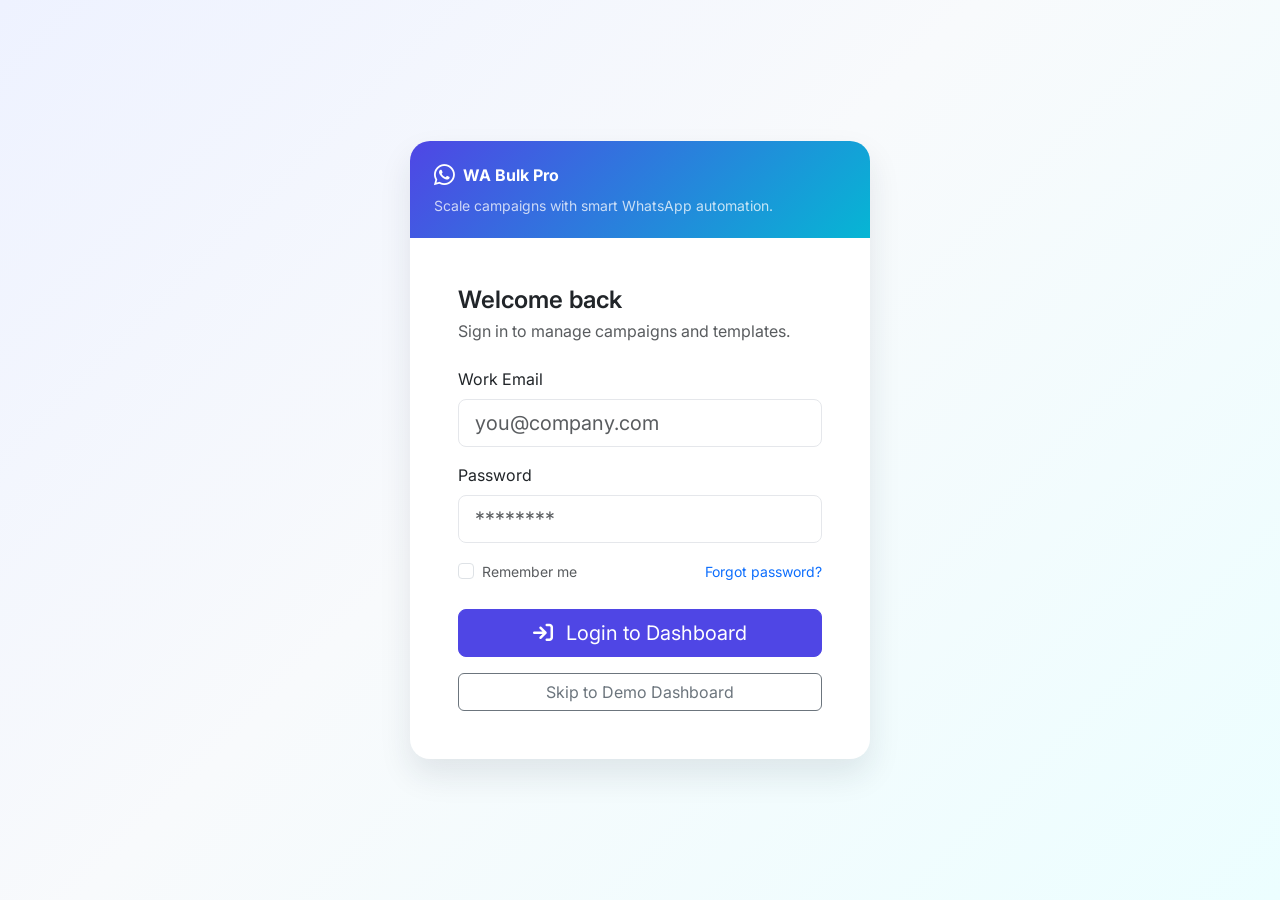
==== index.html @ 788a76af "Create SaaS-style WhatsApp bulk messaging frontend. Add complete multi-page dashboard UI with shared" ====
<!DOCTYPE html>
<html lang="en">
  <head>
    <meta charset="UTF-8" />
    <meta name="viewport" content="width=device-width, initial-scale=1.0" />
    <title>Login | WA Bulk SaaS</title>
    <link rel="preconnect" href="https://fonts.googleapis.com" />
    <link rel="preconnect" href="https://fonts.gstatic.com" crossorigin />
    <link
      href="https://fonts.googleapis.com/css2?family=Inter:wght@400;500;600;700&display=swap"
      rel="stylesheet"
    />
    <link
      rel="stylesheet"
      href="https://cdnjs.cloudflare.com/ajax/libs/font-awesome/6.5.2/css/all.min.css"
    />
    <link
      href="https://cdn.jsdelivr.net/npm/bootstrap@5.3.3/dist/css/bootstrap.min.css"
      rel="stylesheet"
    />
    <link rel="stylesheet" href="assets/css/styles.css" />
  </head>
  <body>
    <div class="auth-wrapper">
      <div class="card auth-card">
        <div class="auth-brand">
          <div class="d-flex align-items-center gap-2 mb-2">
            <i class="fa-brands fa-whatsapp fs-4"></i>
            <span class="fw-bold">WA Bulk Pro</span>
          </div>
          <div class="small opacity-75">Scale campaigns with smart WhatsApp automation.</div>
        </div>
        <div class="card-body p-4 p-md-5">
          <h4 class="fw-semibold mb-1">Welcome back</h4>
          <p class="text-muted mb-4">Sign in to manage campaigns and templates.</p>
          <form class="needs-validation" novalidate data-success-message="Login successful. Redirecting...">
            <div class="mb-3">
              <label class="form-label">Work Email</label>
              <input type="email" class="form-control form-control-lg" placeholder="you@company.com" required />
              <div class="invalid-feedback">Please enter a valid email.</div>
            </div>
            <div class="mb-3">
              <label class="form-label">Password</label>
              <input type="password" class="form-control form-control-lg" placeholder="********" minlength="6" required />
              <div class="invalid-feedback">Password must be at least 6 characters.</div>
            </div>
            <div class="d-flex justify-content-between align-items-center mb-4">
              <div class="form-check">
                <input class="form-check-input" type="checkbox" id="rememberMe" />
                <label class="form-check-label text-muted small" for="rememberMe">Remember me</label>
              </div>
              <a href="#" class="small">Forgot password?</a>
            </div>
            <button class="btn btn-primary btn-lg w-100 mb-3" type="submit">
              <span class="me-2"><i class="fa-solid fa-arrow-right-to-bracket"></i></span>
              Login to Dashboard
            </button>
            <a href="dashboard.html" class="btn btn-outline-secondary w-100">Skip to Demo Dashboard</a>
          </form>
        </div>
      </div>
    </div>

    <div class="toast-container position-fixed bottom-0 end-0 p-3" id="toastHost"></div>

    <script src="https://cdn.jsdelivr.net/npm/bootstrap@5.3.3/dist/js/bootstrap.bundle.min.js"></script>
    <script src="assets/js/app.js"></script>
  </body>
</html>
---- assets/css/styles.css ----
:root {
  --bg: #f5f7fb;
  --panel: #ffffff;
  --text: #1f2a37;
  --muted: #6b7280;
  --primary: #4f46e5;
  --primary-soft: #eef0ff;
  --success: #16a34a;
  --warning: #f59e0b;
  --danger: #dc2626;
  --border: #e5e7eb;
  --shadow-sm: 0 8px 24px rgba(31, 42, 55, 0.06);
  --shadow-md: 0 16px 32px rgba(31, 42, 55, 0.1);
  --radius: 14px;
}

* {
  box-sizing: border-box;
}

body {
  margin: 0;
  font-family: "Inter", sans-serif;
  background: var(--bg);
  color: var(--text);
}

a {
  text-decoration: none;
}

.auth-wrapper {
  min-height: 100vh;
  display: flex;
  align-items: center;
  justify-content: center;
  padding: 24px;
  background: linear-gradient(135deg, #eef2ff 0%, #f8fafc 45%, #ecfeff 100%);
}

.auth-card {
  width: 100%;
  max-width: 460px;
  border: none;
  border-radius: 20px;
  box-shadow: var(--shadow-md);
  overflow: hidden;
}

.auth-brand {
  background: linear-gradient(135deg, #4f46e5, #06b6d4);
  color: #fff;
  padding: 22px 24px;
}

.app-shell {
  min-height: 100vh;
}

.sidebar {
  width: 260px;
  min-height: 100vh;
  background: #111827;
  color: #d1d5db;
  transition: transform 0.25s ease;
  position: sticky;
  top: 0;
  z-index: 1035;
}

.sidebar-brand {
  color: #fff;
  font-weight: 700;
  letter-spacing: 0.2px;
}

.sidebar .nav-link {
  color: #cbd5e1;
  border-radius: 10px;
  padding: 10px 12px;
  margin-bottom: 6px;
  display: flex;
  align-items: center;
  gap: 10px;
  transition: all 0.2s ease;
}

.sidebar .nav-link:hover {
  background: rgba(99, 102, 241, 0.18);
  color: #fff;
}

.sidebar .nav-link.active {
  background: rgba(79, 70, 229, 0.35);
  color: #fff;
}

.content-wrap {
  flex: 1;
  min-width: 0;
}

.topbar {
  background: var(--panel);
  border-bottom: 1px solid var(--border);
  padding: 14px 22px;
  position: sticky;
  top: 0;
  z-index: 1020;
}

.page-body {
  padding: 24px;
}

.card-soft {
  border: 1px solid var(--border);
  border-radius: var(--radius);
  box-shadow: var(--shadow-sm);
  transition: transform 0.2s ease, box-shadow 0.2s ease;
}

.card-soft:hover {
  transform: translateY(-2px);
  box-shadow: var(--shadow-md);
}

.stat-icon {
  width: 44px;
  height: 44px;
  border-radius: 12px;
  display: inline-flex;
  align-items: center;
  justify-content: center;
  background: var(--primary-soft);
  color: var(--primary);
}

.section-title {
  font-size: 1.02rem;
  font-weight: 600;
  margin-bottom: 14px;
}

.table thead th {
  color: var(--muted);
  font-weight: 600;
  font-size: 0.84rem;
  text-transform: uppercase;
  letter-spacing: 0.4px;
}

.status-dot {
  width: 8px;
  height: 8px;
  border-radius: 50%;
  display: inline-block;
}

.template-card {
  border: 1px solid var(--border);
  border-radius: 14px;
  transition: all 0.2s ease;
}

.template-card:hover {
  border-color: #c7d2fe;
  box-shadow: var(--shadow-sm);
}

.preview-box {
  background: #ecfdf5;
  border: 1px solid #bbf7d0;
  border-radius: 12px;
  padding: 14px;
  font-size: 0.93rem;
}

.input-group-text {
  border-color: var(--border);
}

.form-control,
.form-select {
  border-color: var(--border);
}

.form-control:focus,
.form-select:focus {
  box-shadow: 0 0 0 0.22rem rgba(79, 70, 229, 0.18);
  border-color: #a5b4fc;
}

.btn-primary {
  background: var(--primary);
  border-color: var(--primary);
}

.btn-primary:hover {
  background: #4338ca;
  border-color: #4338ca;
}

.badge-soft-success {
  background: #dcfce7;
  color: #166534;
}

.badge-soft-warning {
  background: #fef3c7;
  color: #92400e;
}

.badge-soft-danger {
  background: #fee2e2;
  color: #991b1b;
}

.mobile-overlay {
  display: none;
}

@media (max-width: 991.98px) {
  .sidebar {
    position: fixed;
    left: 0;
    transform: translateX(-100%);
    box-shadow: var(--shadow-md);
  }

  .sidebar.show {
    transform: translateX(0);
  }

  .mobile-overlay.show {
    display: block;
    position: fixed;
    inset: 0;
    background: rgba(17, 24, 39, 0.45);
    z-index: 1030;
  }

  .page-body {
    padding: 16px;
  }
}
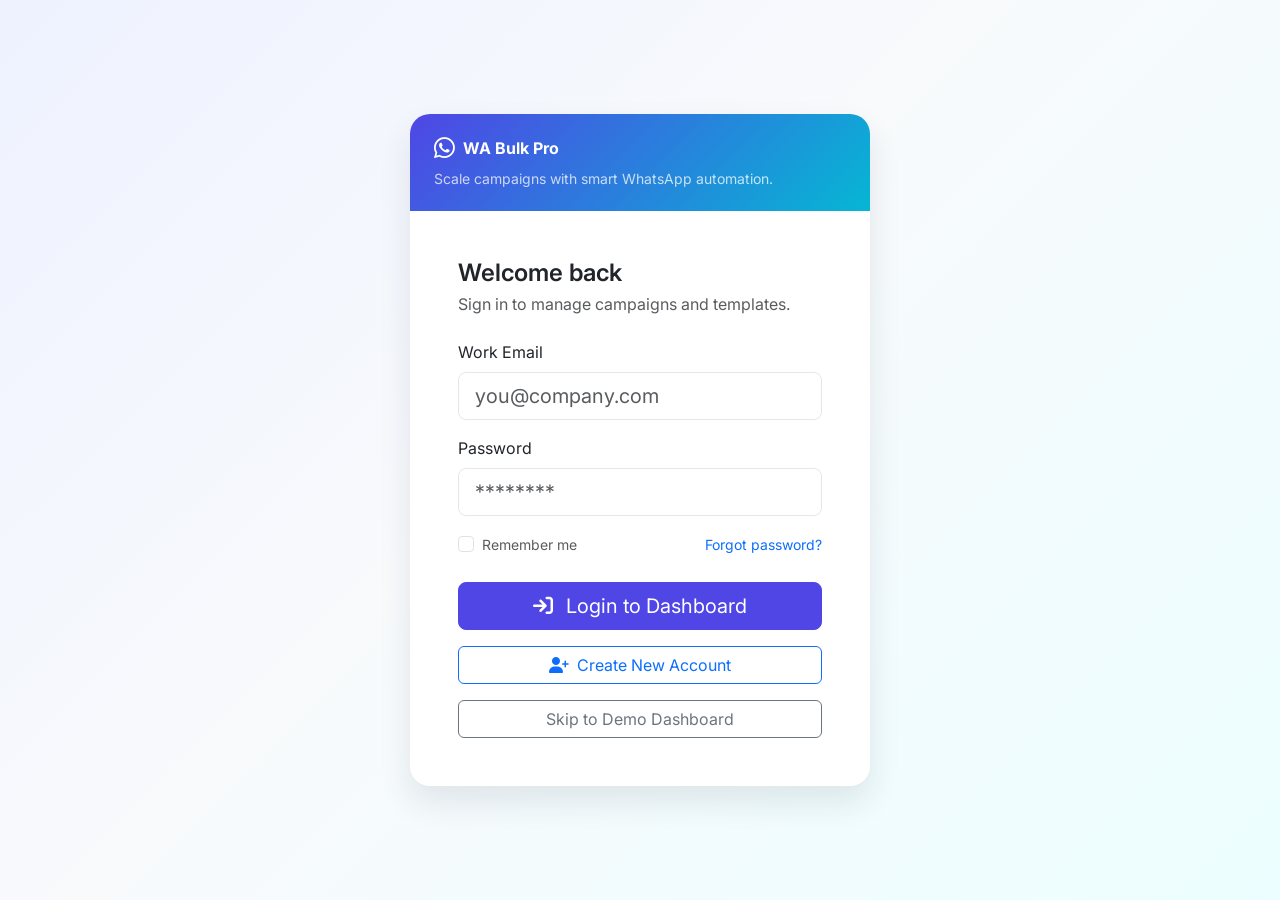
==== commit a2be81e2: "Add register flow and backend auth integration in frontend. Add account creation modal on login page" ====
--- a/index.html
+++ b/index.html
@@ -33,15 +33,15 @@
         <div class="card-body p-4 p-md-5">
           <h4 class="fw-semibold mb-1">Welcome back</h4>
           <p class="text-muted mb-4">Sign in to manage campaigns and templates.</p>
-          <form class="needs-validation" novalidate data-success-message="Login successful. Redirecting...">
+          <form id="loginForm" class="needs-validation" novalidate data-no-toast="true">
             <div class="mb-3">
               <label class="form-label">Work Email</label>
-              <input type="email" class="form-control form-control-lg" placeholder="you@company.com" required />
+              <input id="loginEmail" type="email" class="form-control form-control-lg" placeholder="you@company.com" required />
               <div class="invalid-feedback">Please enter a valid email.</div>
             </div>
             <div class="mb-3">
               <label class="form-label">Password</label>
-              <input type="password" class="form-control form-control-lg" placeholder="********" minlength="6" required />
+              <input id="loginPassword" type="password" class="form-control form-control-lg" placeholder="********" minlength="6" required />
               <div class="invalid-feedback">Password must be at least 6 characters.</div>
             </div>
             <div class="d-flex justify-content-between align-items-center mb-4">
@@ -55,9 +55,44 @@
               <span class="me-2"><i class="fa-solid fa-arrow-right-to-bracket"></i></span>
               Login to Dashboard
             </button>
+            <button class="btn btn-outline-primary w-100 mb-3" type="button" data-bs-toggle="modal" data-bs-target="#registerModal">
+              <i class="fa-solid fa-user-plus me-2"></i>Create New Account
+            </button>
             <a href="dashboard.html" class="btn btn-outline-secondary w-100">Skip to Demo Dashboard</a>
           </form>
         </div>
+      </div>
+    </div>
+
+    <div class="modal fade" id="registerModal" tabindex="-1">
+      <div class="modal-dialog">
+        <form id="registerForm" class="modal-content needs-validation" novalidate data-no-toast="true">
+          <div class="modal-header">
+            <h5 class="modal-title">Create Account</h5>
+            <button class="btn-close" type="button" data-bs-dismiss="modal"></button>
+          </div>
+          <div class="modal-body">
+            <div class="mb-3">
+              <label class="form-label">Full Name</label>
+              <input id="registerName" class="form-control" placeholder="Aman Sharma" required />
+              <div class="invalid-feedback">Full name is required.</div>
+            </div>
+            <div class="mb-3">
+              <label class="form-label">Email</label>
+              <input id="registerEmail" type="email" class="form-control" placeholder="you@company.com" required />
+              <div class="invalid-feedback">Please enter a valid email.</div>
+            </div>
+            <div>
+              <label class="form-label">Password</label>
+              <input id="registerPassword" type="password" class="form-control" minlength="6" placeholder="Minimum 6 characters" required />
+              <div class="invalid-feedback">Password must be at least 6 characters.</div>
+            </div>
+          </div>
+          <div class="modal-footer">
+            <button class="btn btn-light" type="button" data-bs-dismiss="modal">Cancel</button>
+            <button class="btn btn-primary" type="submit">Register</button>
+          </div>
+        </form>
       </div>
     </div>
 
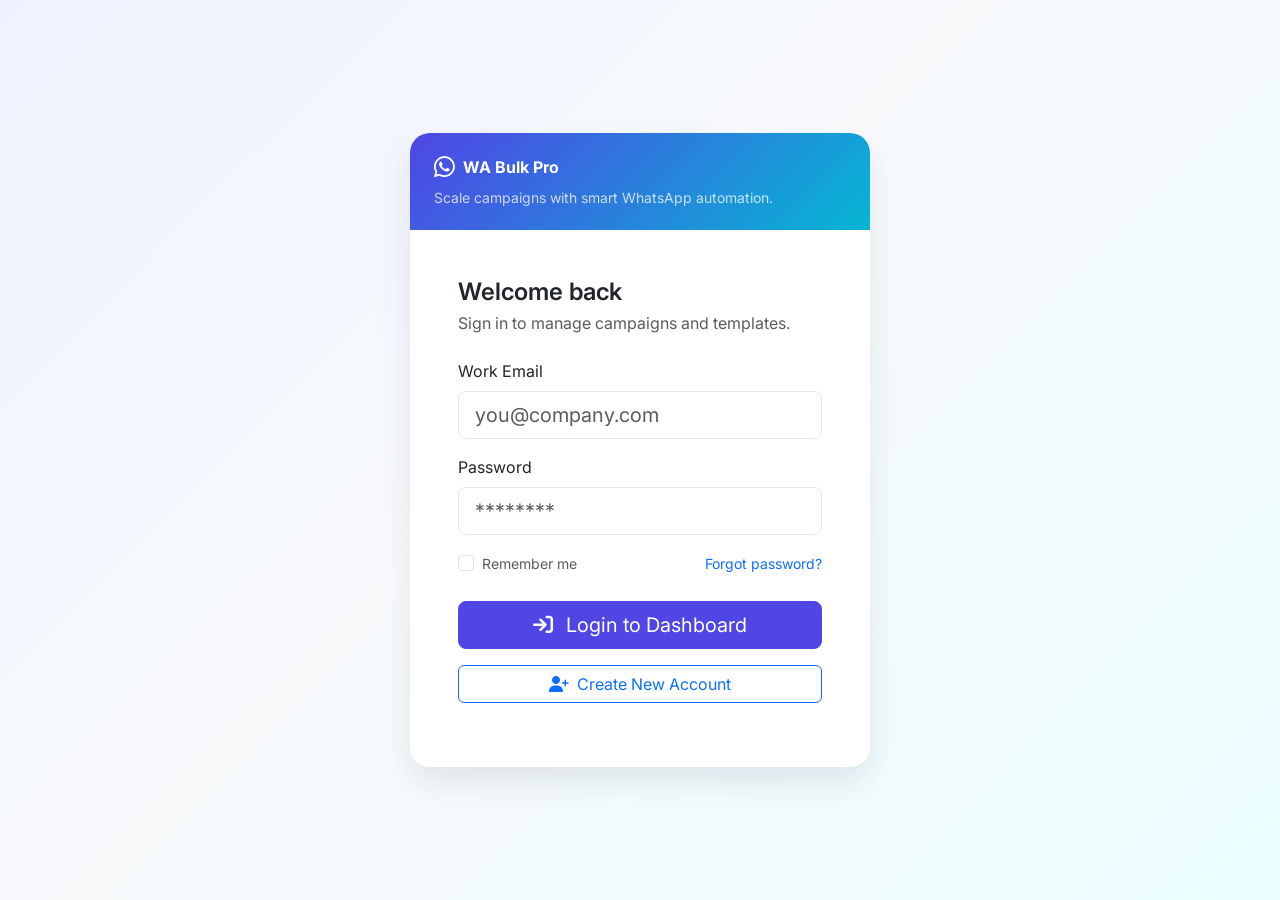
==== commit f156e3e9: "fix: remove broken Skip to Demo Dashboard button" ====
--- a/index.html
+++ b/index.html
@@ -58,7 +58,6 @@
             <button class="btn btn-outline-primary w-100 mb-3" type="button" data-bs-toggle="modal" data-bs-target="#registerModal">
               <i class="fa-solid fa-user-plus me-2"></i>Create New Account
             </button>
-            <a href="dashboard.html" class="btn btn-outline-secondary w-100">Skip to Demo Dashboard</a>
           </form>
         </div>
       </div>
--- a/assets/css/styles.css
+++ b/assets/css/styles.css
@@ -244,3 +244,57 @@
     padding: 16px;
   }
 }
+
+/* ── Backend Keep-Alive Status Indicator ─────────────────── */
+#backendStatusPill {
+  position: fixed;
+  bottom: 18px;
+  left: 18px;
+  display: flex;
+  align-items: center;
+  gap: 8px;
+  background: rgba(17, 24, 39, 0.85);
+  backdrop-filter: blur(8px);
+  color: #e5e7eb;
+  padding: 6px 14px 6px 10px;
+  border-radius: 20px;
+  font-size: 0.76rem;
+  font-weight: 500;
+  z-index: 1050;
+  box-shadow: 0 4px 12px rgba(0, 0, 0, 0.25);
+  transition: opacity 0.3s ease;
+  user-select: none;
+}
+
+.status-indicator-dot {
+  width: 9px;
+  height: 9px;
+  border-radius: 50%;
+  display: inline-block;
+  flex-shrink: 0;
+  transition: background 0.3s ease;
+}
+
+.status-indicator-dot.online {
+  background: #22c55e;
+  box-shadow: 0 0 6px rgba(34, 197, 94, 0.6);
+}
+
+.status-indicator-dot.offline {
+  background: #ef4444;
+  box-shadow: 0 0 6px rgba(239, 68, 68, 0.6);
+}
+
+.status-indicator-dot.pinging {
+  background: #f59e0b;
+  animation: pulse-dot 1.2s ease-in-out infinite;
+}
+
+@keyframes pulse-dot {
+  0%, 100% { opacity: 1; transform: scale(1); }
+  50% { opacity: 0.5; transform: scale(1.3); }
+}
+
+.status-indicator-label {
+  letter-spacing: 0.2px;
+}
